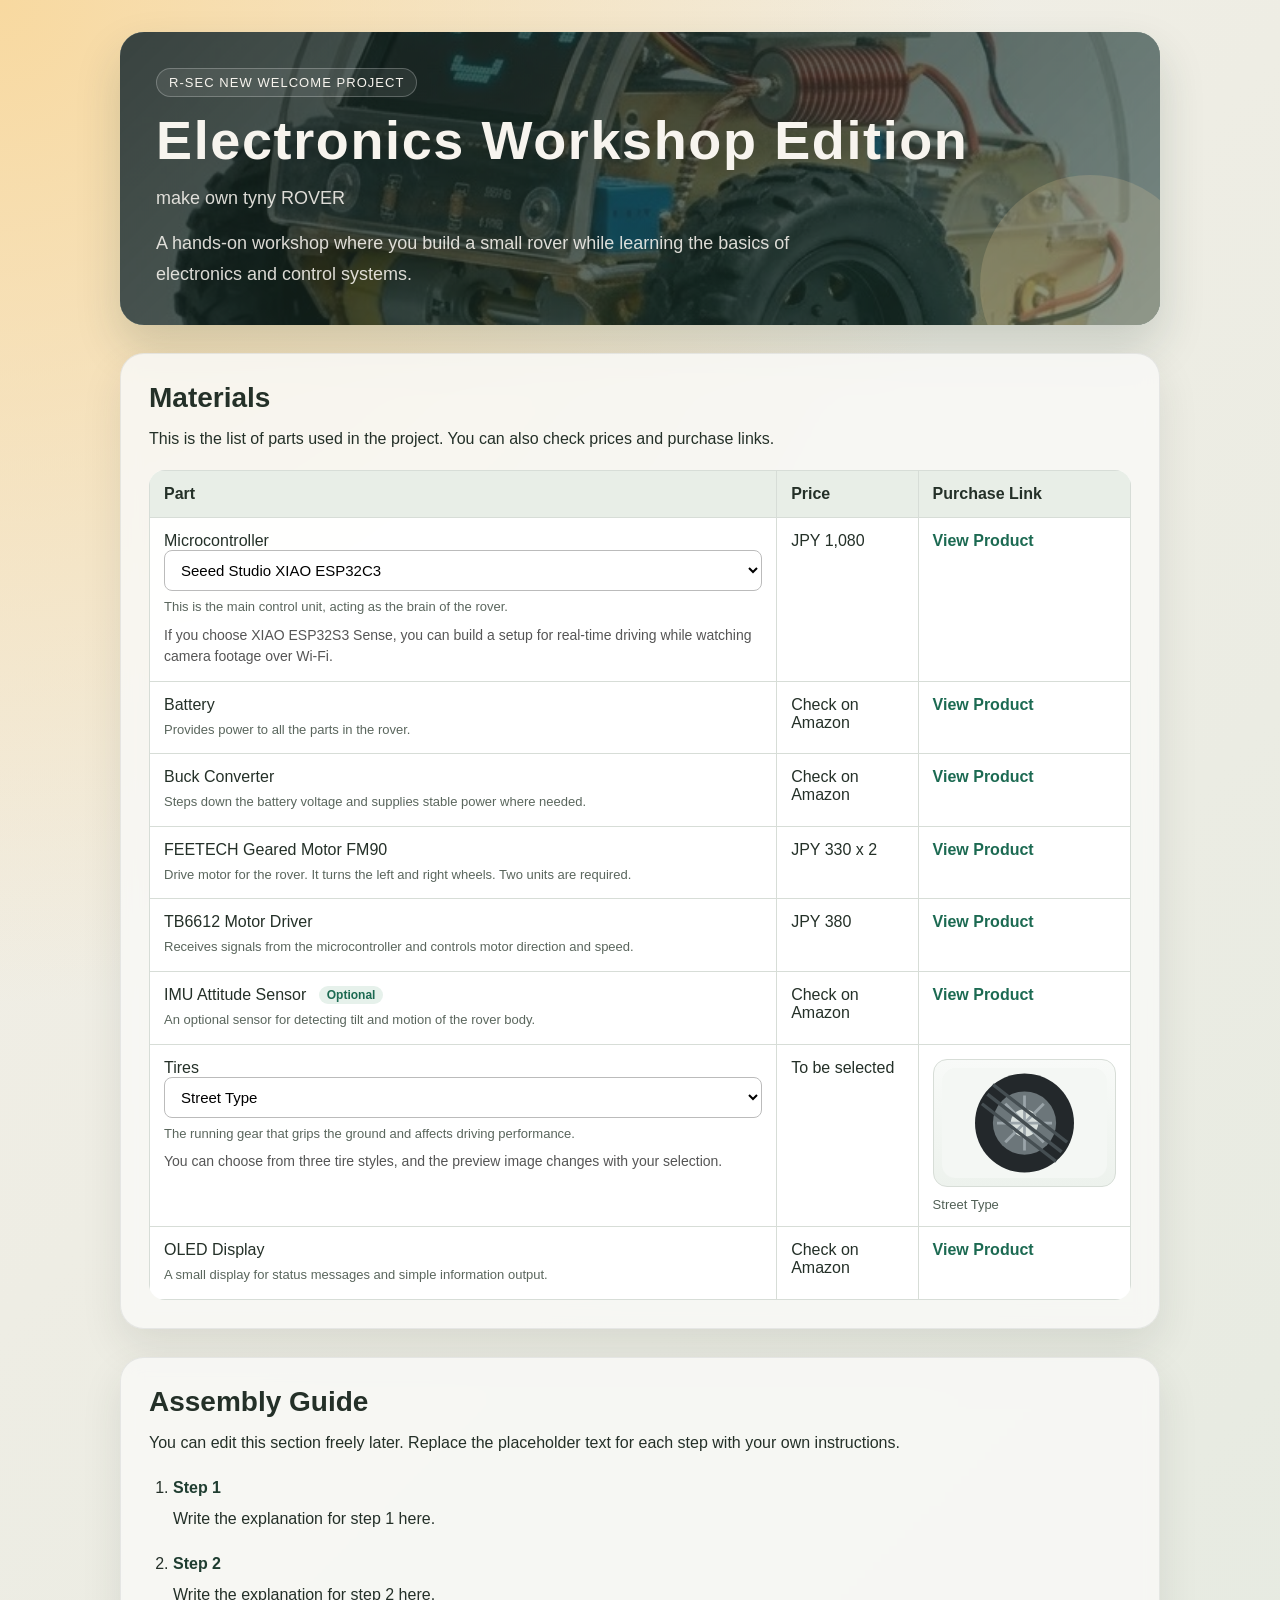
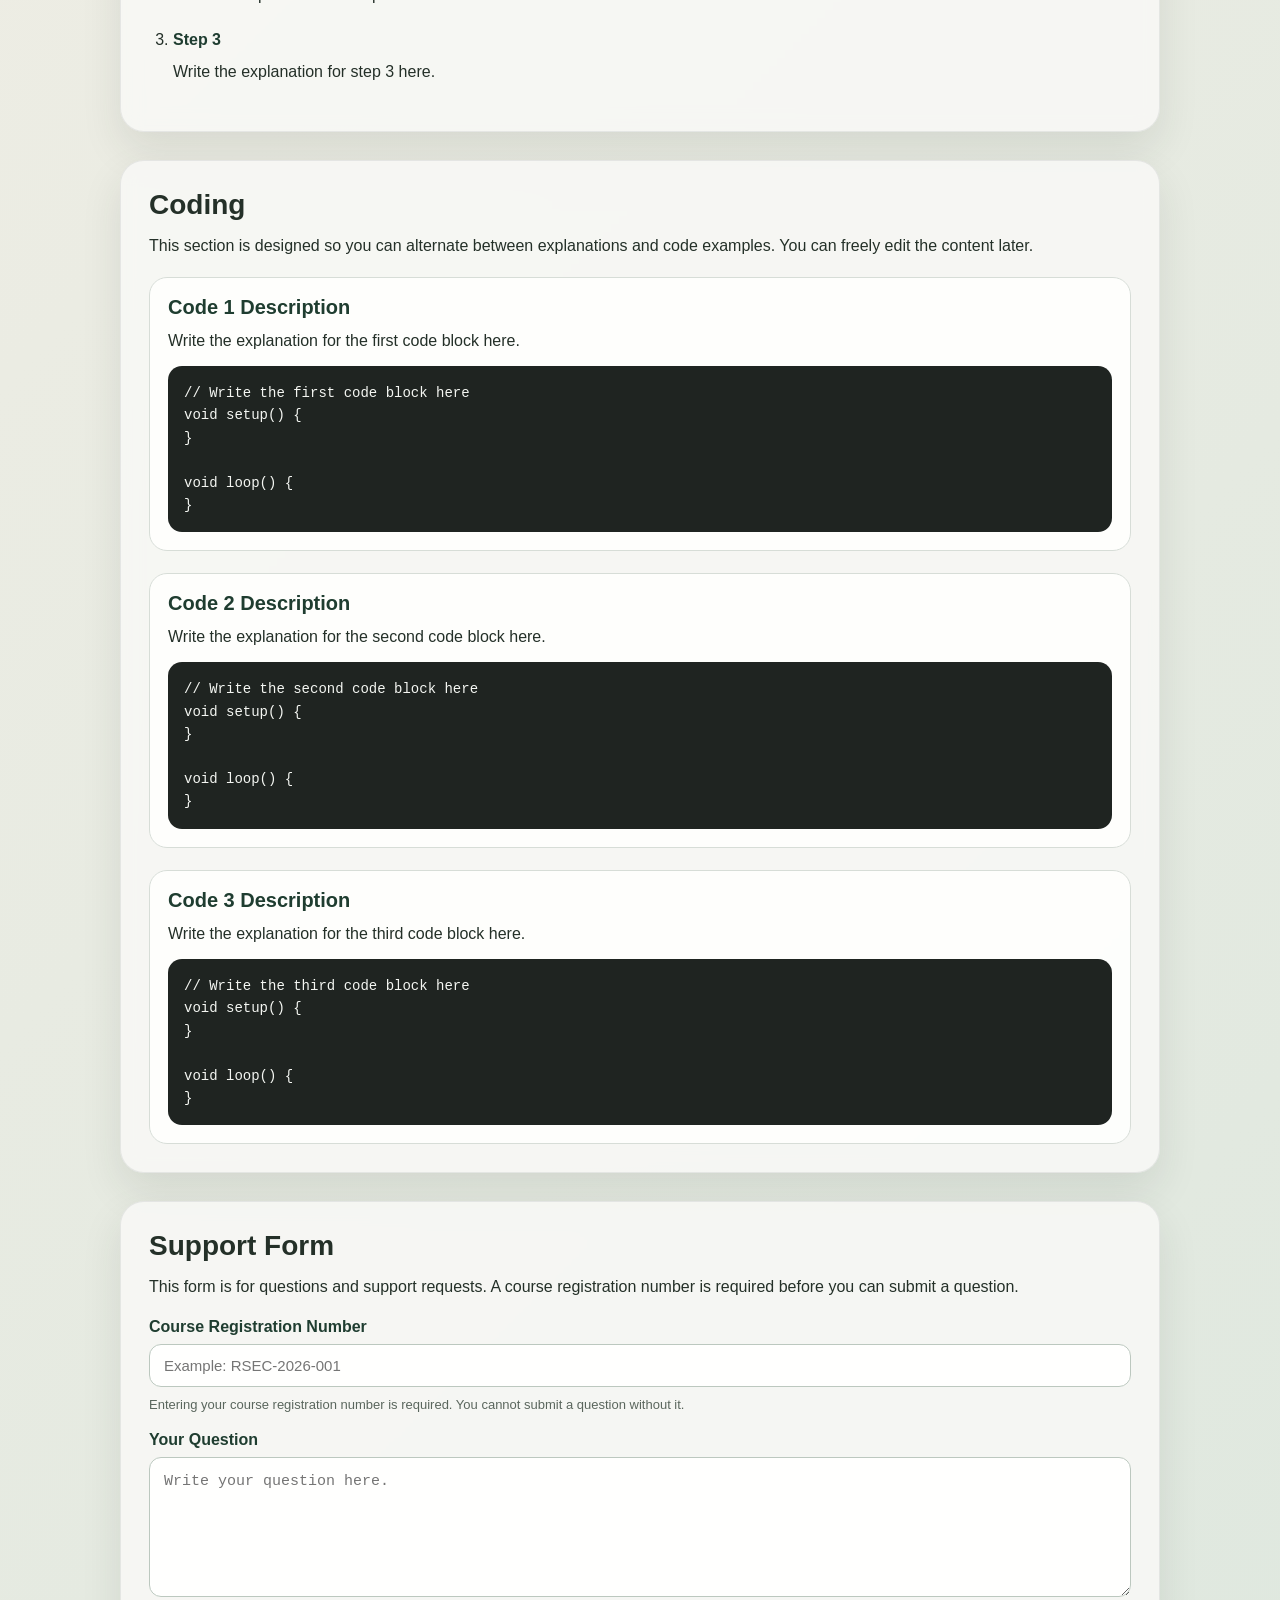
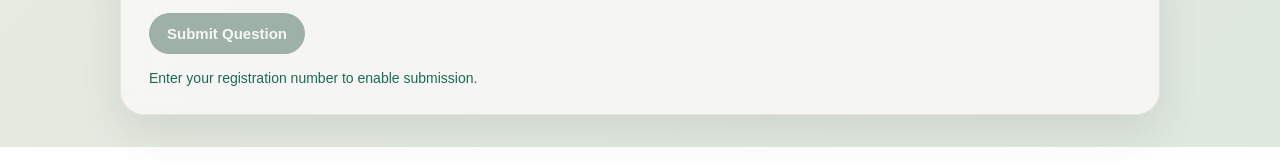
==== index_en.html @ aed57eca "Add files via upload" ====
<!DOCTYPE html>
<html lang="en">
<head>
  <meta charset="UTF-8">
  <meta name="viewport" content="width=device-width, initial-scale=1.0">
  <title>Mini Rover Workshop</title>
  <style>
    body {
      margin: 0;
      padding: 32px;
      font-family: "Segoe UI", sans-serif;
      background:
        radial-gradient(circle at top left, #f8d9a0 0%, transparent 28%),
        linear-gradient(135deg, #f4efe6 0%, #dfe8df 100%);
      color: #243028;
      min-height: 100vh;
    }

    .page-shell {
      max-width: 1040px;
      margin: 0 auto;
    }

    .hero {
      margin-bottom: 28px;
      padding: 36px;
      border-radius: 24px;
      background: #1f3d30;
      color: #f7f4ee;
      box-shadow: 0 22px 45px rgba(31, 61, 48, 0.18);
      position: relative;
      overflow: hidden;
    }

    .hero::before {
      content: "";
      position: absolute;
      inset: 0;
      background:
        linear-gradient(135deg, rgba(17, 29, 24, 0.82), rgba(33, 62, 50, 0.58)),
        url("minirover.jpg") center center / cover no-repeat;
      transform: scale(1.03);
    }

    .hero::after {
      content: "";
      position: absolute;
      inset: auto -40px -70px auto;
      width: 220px;
      height: 220px;
      border-radius: 50%;
      background: rgba(248, 217, 160, 0.18);
    }

    .hero > * {
      position: relative;
      z-index: 1;
    }

    .hero-kicker {
      display: inline-block;
      margin-bottom: 14px;
      padding: 6px 12px;
      border: 1px solid rgba(255, 255, 255, 0.24);
      border-radius: 999px;
      font-size: 13px;
      letter-spacing: 0.08em;
      text-transform: uppercase;
      background: rgba(255, 255, 255, 0.08);
    }

    .hero h1 {
      margin: 0;
      font-size: clamp(34px, 5vw, 54px);
      line-height: 1.08;
      letter-spacing: 0.03em;
    }

    .hero p {
      margin: 14px 0 0;
      max-width: 700px;
      font-size: 18px;
      line-height: 1.7;
      color: rgba(247, 244, 238, 0.88);
    }

    #materials {
      margin: 0;
      padding: 28px;
      background: rgba(249, 249, 246, 0.86);
      border: 1px solid rgba(36, 48, 40, 0.08);
      border-radius: 24px;
      box-shadow: 0 18px 40px rgba(36, 48, 40, 0.1);
      backdrop-filter: blur(10px);
    }

    .content-card {
      margin-top: 28px;
      padding: 28px;
      background: rgba(249, 249, 246, 0.86);
      border: 1px solid rgba(36, 48, 40, 0.08);
      border-radius: 24px;
      box-shadow: 0 18px 40px rgba(36, 48, 40, 0.1);
      backdrop-filter: blur(10px);
    }

    #materials h2,
    .content-card h2 {
      margin: 0 0 10px;
      font-size: 28px;
    }

    .steps-list {
      margin: 22px 0 0;
      padding-left: 24px;
    }

    .steps-list li {
      margin-bottom: 18px;
      line-height: 1.7;
    }

    .step-title {
      display: block;
      margin-bottom: 4px;
      font-weight: 700;
      color: #1f3d30;
    }

    .coding-block {
      margin-top: 22px;
      padding: 18px;
      border: 1px solid #d7ddd7;
      border-radius: 18px;
      background: rgba(255, 255, 255, 0.78);
    }

    .coding-block h3 {
      margin: 0 0 8px;
      font-size: 20px;
      color: #1f3d30;
    }

    .coding-block p {
      margin: 0 0 12px;
      line-height: 1.7;
    }

    .coding-block pre {
      margin: 0;
      padding: 16px;
      overflow-x: auto;
      border-radius: 14px;
      background: #1f2421;
      color: #f4f6f2;
      font-size: 14px;
      line-height: 1.6;
    }

    .coding-block code {
      font-family: Consolas, "Courier New", monospace;
    }

    .support-form {
      margin-top: 22px;
      display: grid;
      gap: 16px;
    }

    .form-row {
      display: grid;
      gap: 8px;
    }

    .form-row label {
      font-weight: 700;
      color: #1f3d30;
    }

    .support-form input,
    .support-form textarea {
      width: 100%;
      padding: 12px 14px;
      border: 1px solid #bcc8bf;
      border-radius: 12px;
      background: rgba(255, 255, 255, 0.92);
      font-size: 15px;
      box-sizing: border-box;
    }

    .support-form textarea {
      min-height: 140px;
      resize: vertical;
      line-height: 1.6;
    }

    .form-note {
      margin: 0;
      font-size: 13px;
      line-height: 1.5;
      color: #5a665d;
    }

    .support-submit {
      justify-self: start;
      padding: 12px 18px;
      border: none;
      border-radius: 999px;
      background: #1c6a52;
      color: #f6f7f3;
      font-size: 15px;
      font-weight: 700;
      cursor: pointer;
    }

    .support-submit:disabled {
      background: #9db1a7;
      cursor: not-allowed;
    }

    .support-status {
      margin: 0;
      font-size: 14px;
      color: #1c6a52;
    }

    #materials table {
      width: 100%;
      margin-top: 22px;
      border-collapse: collapse;
      background: rgba(255, 255, 255, 0.9);
      overflow: hidden;
      border-radius: 16px;
    }

    #materials th,
    #materials td {
      border: 1px solid #d7ddd7;
      padding: 14px;
      text-align: left;
      vertical-align: top;
    }

    #materials th {
      background-color: #e8eee7;
    }

    #materials a {
      color: #1c6a52;
      text-decoration: none;
      font-weight: 600;
    }

    #materials a:hover {
      text-decoration: underline;
    }

    #materials select {
      width: 100%;
      padding: 10px 12px;
      font-size: 15px;
      border: 1px solid #bbb;
      border-radius: 8px;
      background-color: #fff;
    }

    .microcontroller-note {
      margin: 8px 0 0;
      font-size: 14px;
      line-height: 1.5;
      color: #555;
    }

    .part-role {
      margin: 6px 0 0;
      font-size: 13px;
      line-height: 1.5;
      color: #5a665d;
    }

    .optional-badge {
      display: inline-block;
      margin-left: 8px;
      padding: 2px 8px;
      border-radius: 999px;
      background: #e6f1eb;
      color: #1c6a52;
      font-size: 12px;
      font-weight: 700;
      vertical-align: middle;
    }

    .tire-preview-wrap {
      display: grid;
      gap: 10px;
    }

    .tire-note {
      margin: 8px 0 0;
      font-size: 14px;
      line-height: 1.5;
      color: #555;
    }

    .tire-preview {
      width: 100%;
      max-width: 220px;
      border: 1px solid #d7ddd7;
      border-radius: 14px;
      background: linear-gradient(180deg, #f8faf8 0%, #edf2ed 100%);
      padding: 8px;
      box-sizing: border-box;
    }

    .tire-caption {
      margin: 0;
      font-size: 13px;
      color: #516056;
    }

    @media (max-width: 720px) {
      body {
        padding: 18px;
      }

      .hero,
      #materials,
      .content-card {
        padding: 22px;
      }

      .hero p {
        font-size: 16px;
      }

      #materials table,
      #materials thead,
      #materials tbody,
      #materials tr,
      #materials th,
      #materials td {
        display: block;
      }

      #materials thead {
        display: none;
      }

      #materials tr {
        margin-bottom: 14px;
        border: 1px solid #d7ddd7;
        border-radius: 14px;
        overflow: hidden;
      }

      #materials td {
        border: none;
        border-bottom: 1px solid #d7ddd7;
      }

      #materials td:last-child {
        border-bottom: none;
      }
    }
  </style>
</head>
<body>
  <div class="page-shell">
    <header class="hero">
      <span class="hero-kicker">R-sec New Welcome Project</span>
      <h1>Electronics Workshop Edition</h1>
      <p>make own tyny ROVER</p>
      <p>A hands-on workshop where you build a small rover while learning the basics of electronics and control systems.</p>
    </header>

    <section id="materials">
      <h2>Materials</h2>
      <p>This is the list of parts used in the project. You can also check prices and purchase links.</p>

      <table>
        <thead>
          <tr>
            <th>Part</th>
            <th>Price</th>
            <th>Purchase Link</th>
          </tr>
        </thead>
        <tbody>
          <tr>
            <td>
              <label for="microcontroller">Microcontroller</label><br>
              <select id="microcontroller" name="microcontroller">
                <option value="xiao-esp32c3" data-price="JPY 1,080" data-url="https://akizukidenshi.com/catalog/g/g117454/">Seeed Studio XIAO ESP32C3</option>
                <option value="xiao-esp32s3" data-price="JPY 1,480" data-url="https://akizukidenshi.com/catalog/g/g118078/">Seeed Studio XIAO ESP32S3</option>
                <option value="xiao-esp32s3-sense" data-price="JPY 2,660" data-url="https://akizukidenshi.com/catalog/g/g118079/">Seeed Studio XIAO ESP32S3 Sense</option>
              </select>
              <p class="part-role">This is the main control unit, acting as the brain of the rover.</p>
              <p class="microcontroller-note">If you choose XIAO ESP32S3 Sense, you can build a setup for real-time driving while watching camera footage over Wi-Fi.</p>
            </td>
            <td id="microcontroller-price">JPY 1,080</td>
            <td><a id="microcontroller-link" href="https://akizukidenshi.com/catalog/g/g117454/" target="_blank">View Product</a></td>
          </tr>
          <tr>
            <td>
              Battery
              <p class="part-role">Provides power to all the parts in the rover.</p>
            </td>
            <td>Check on Amazon</td>
            <td><a href="https://www.amazon.co.jp/mah%E3%80%81SM%E3%83%97%E3%83%A9%E3%82%B0%E3%83%AA%E3%83%81%E3%82%A6%E3%83%A0%E9%9B%BB%E6%B1%A0%E4%BB%98%E3%81%8D%E3%80%811%E3%81%BE%E3%81%9F%E3%81%AF3%E5%85%85%E9%9B%BB%E3%82%B1%E3%83%BC%E3%83%96%E3%83%AB%E4%BB%98%E3%81%8D%E3%80%81WPL-RC%E3%83%88%E3%83%A9%E3%83%83%E3%82%AF%E9%83%A8%E5%93%81Anstoy-1085-1086-1087%E3%82%B2%E3%83%AB%E3%83%9C%E3%83%BC%E3%83%AB%E3%83%96%E3%83%A9%E3%82%B9%E3%83%88%E6%A9%9F%E3%83%AA%E3%83%81%E3%82%A6%E3%83%A0%E9%9B%BB%E6%B1%A0%E3%81%AB%E9%81%A9%E7%94%A8/dp/B0BMWY3JNQ/ref=pd_sbs_d_sccl_1_6/357-3891162-9885607?pd_rd_w=BPUjm&content-id=amzn1.sym.d9975236-2c6f-40f8-8a79-8a86a96a4ad2&pf_rd_p=d9975236-2c6f-40f8-8a79-8a86a96a4ad2&pf_rd_r=AE9H8X5SZTYPAJTP7W2C&pd_rd_wg=DxDlx&pd_rd_r=9b9209b5-fa27-4bd0-9273-3115cc8a4798&pd_rd_i=B0BMWY3JNQ&psc=1" target="_blank">View Product</a></td>
          </tr>
          <tr>
            <td>
              Buck Converter
              <p class="part-role">Steps down the battery voltage and supplies stable power where needed.</p>
            </td>
            <td>Check on Amazon</td>
            <td><a href="https://www.amazon.co.jp/DROK-%E9%99%8D%E5%9C%A7%E3%82%B3%E3%83%B3%E3%83%90%E3%83%BC%E3%82%BF%E3%83%BC-%E3%83%9F%E3%83%8B%E9%9B%BB%E5%9C%A7%E3%83%AC%E3%82%AE%E3%83%A5%E3%83%AC%E3%83%BC%E3%82%BF%E3%83%BC%E3%83%9C%E3%83%BC%E3%83%89-%E5%9B%BA%E5%AE%9A%E3%81%A8%E8%AA%BF%E6%95%B4%E5%8F%AF%E8%83%BD%E5%87%BA%E5%8A%9B%E9%9B%BB%E5%9C%A7%E5%A4%89%E5%9C%A7%E5%99%A8-%E9%9B%BB%E6%BA%90%E3%82%B9%E3%82%BF%E3%83%93%E3%83%A9%E3%82%A4%E3%82%B6%E3%83%BC%E3%83%A2%E3%82%B8%E3%83%A5%E3%83%BC%E3%83%AB/dp/B0BB6RL227/ref=sr_1_8?__mk_ja_JP=%E3%82%AB%E3%82%BF%E3%82%AB%E3%83%8A&crid=12CP7LO6PXJKW&dib=eyJ2IjoiMSJ9.[base64].EfdV6uO74gF5L-LqzYN_V059UjIrQDve90Qn5zb22rI&dib_tag=se&keywords=5V%2B%E3%82%B3%E3%83%B3%E3%83%90%E3%83%BC%E3%82%BF%E3%83%BC&qid=1774194060&s=electronics&sprefix=5v%2B%E3%82%B3%E3%83%B3%E3%83%90%E3%83%BC%E3%82%BF%E3%83%BC%2Celectronics%2C192&sr=1-8&ufe=app_do%3Aamzn1.fos.d8e7ee72-073f-4b97-8ec0-59c18d6dfebe&th=1" target="_blank">View Product</a></td>
          </tr>
          <tr>
            <td>
              FEETECH Geared Motor FM90
              <p class="part-role">Drive motor for the rover. It turns the left and right wheels. Two units are required.</p>
            </td>
            <td>JPY 330 x 2</td>
            <td><a href="https://akizukidenshi.com/catalog/g/g114801/" target="_blank">View Product</a></td>
          </tr>
          <tr>
            <td>
              TB6612 Motor Driver
              <p class="part-role">Receives signals from the microcontroller and controls motor direction and speed.</p>
            </td>
            <td>JPY 380</td>
            <td><a href="https://akizukidenshi.com/catalog/g/g116947/" target="_blank">View Product</a></td>
          </tr>
          <tr>
            <td>
              IMU Attitude Sensor <span class="optional-badge">Optional</span>
              <p class="part-role">An optional sensor for detecting tilt and motion of the rover body.</p>
            </td>
            <td>Check on Amazon</td>
            <td><a href="https://www.amazon.co.jp/ps61003-MPU-6050-%E4%BD%BF%E7%94%A8-%EF%BC%93%E8%BB%B8%E3%82%B8%E3%83%A3%E3%82%A4%E3%83%AD%E3%82%B9%E3%82%B3%E3%83%BC%E3%83%97%E3%83%BB%EF%BC%93%E8%BB%B8%E5%8A%A0%E9%80%9F%E5%BA%A6%E3%82%BB%E3%83%B3%E3%82%B5%E3%83%BC-%E3%83%A2%E3%82%B8%E3%83%A5%E3%83%BC%E3%83%AB/dp/B008BOPN40/ref=sr_1_6?dib=eyJ2IjoiMSJ9.[base64].jnXN91fDz8Im5RFf-tqaqUs8SK47sNe9CrBrO1na3AE&dib_tag=se&keywords=MPU9250&qid=1774196724&sr=8-6&ufe=app_do%3Aamzn1.fos.d8e7ee72-073f-4b97-8ec0-59c18d6dfebe" target="_blank">View Product</a></td>
          </tr>
          <tr>
            <td>
              <label for="tire-select">Tires</label><br>
              <select id="tire-select" name="tire-select">
                <option value="street" data-price="To be selected">Street Type</option>
                <option value="block" data-price="To be selected">Block Tire</option>
                <option value="slick" data-price="To be selected">Slick Tire</option>
              </select>
              <p class="part-role">The running gear that grips the ground and affects driving performance.</p>
              <p class="tire-note">You can choose from three tire styles, and the preview image changes with your selection.</p>
            </td>
            <td id="tire-price">To be selected</td>
            <td>
              <div class="tire-preview-wrap">
                <img id="tire-preview" class="tire-preview" alt="Street type tire preview">
                <p id="tire-caption" class="tire-caption">Street Type</p>
              </div>
            </td>
          </tr>
          <tr>
            <td>
              OLED Display
              <p class="part-role">A small display for status messages and simple information output.</p>
            </td>
            <td>Check on Amazon</td>
            <td><a href="https://www.amazon.co.jp/YUWENW-OLED%E3%83%87%E3%82%A3%E3%82%B9%E3%83%97%E3%83%AC%E3%82%A4-0-96%E3%82%A4%E3%83%B3%E3%83%81-OLED%E3%83%A2%E3%82%B8%E3%83%A5%E3%83%BC%E3%83%AB-Arduino%E3%81%AB%E5%AF%BE%E5%BF%9C/dp/B0DJ7B8P48/ref=sr_1_1_sspa?dib=eyJ2IjoiMSJ9.[base64].jibN0opIddprUIzjujLC0W5rNTNKnsfkjYgTXEVtScI&dib_tag=se&keywords=OLED&qid=1774194203&sr=8-1-spons&ufe=app_do%3Aamzn1.fos.d8e7ee72-073f-4b97-8ec0-59c18d6dfebe&sp_csd=d2lkZ2V0TmFtZT1zcF9hdGY&th=1" target="_blank">View Product</a></td>
          </tr>
        </tbody>
      </table>
    </section>

    <section class="content-card" id="assembly">
      <h2>Assembly Guide</h2>
      <p>You can edit this section freely later. Replace the placeholder text for each step with your own instructions.</p>
      <ol class="steps-list">
        <li>
          <span class="step-title">Step 1</span>
          Write the explanation for step 1 here.
        </li>
        <li>
          <span class="step-title">Step 2</span>
          Write the explanation for step 2 here.
        </li>
        <li>
          <span class="step-title">Step 3</span>
          Write the explanation for step 3 here.
        </li>
      </ol>
    </section>

    <section class="content-card" id="coding">
      <h2>Coding</h2>
      <p>This section is designed so you can alternate between explanations and code examples. You can freely edit the content later.</p>

      <div class="coding-block">
        <h3>Code 1 Description</h3>
        <p>Write the explanation for the first code block here.</p>
        <pre><code>// Write the first code block here
void setup() {
}

void loop() {
}</code></pre>
      </div>

      <div class="coding-block">
        <h3>Code 2 Description</h3>
        <p>Write the explanation for the second code block here.</p>
        <pre><code>// Write the second code block here
void setup() {
}

void loop() {
}</code></pre>
      </div>

      <div class="coding-block">
        <h3>Code 3 Description</h3>
        <p>Write the explanation for the third code block here.</p>
        <pre><code>// Write the third code block here
void setup() {
}

void loop() {
}</code></pre>
      </div>
    </section>

    <section class="content-card" id="support">
      <h2>Support Form</h2>
      <p>This form is for questions and support requests. A course registration number is required before you can submit a question.</p>

      <form class="support-form" id="support-form">
        <div class="form-row">
          <label for="registration-number">Course Registration Number</label>
          <input id="registration-number" name="registration-number" type="text" placeholder="Example: RSEC-2026-001" required>
          <p class="form-note">Entering your course registration number is required. You cannot submit a question without it.</p>
        </div>

        <div class="form-row">
          <label for="support-question">Your Question</label>
          <textarea id="support-question" name="support-question" placeholder="Write your question here." required></textarea>
        </div>

        <button class="support-submit" id="support-submit" type="submit" disabled>Submit Question</button>
        <p class="support-status" id="support-status">Enter your registration number to enable submission.</p>
      </form>
    </section>
  </div>

  <script>
    const microcontrollerSelect = document.getElementById("microcontroller");
    const microcontrollerPrice = document.getElementById("microcontroller-price");
    const microcontrollerLink = document.getElementById("microcontroller-link");
    const tireSelect = document.getElementById("tire-select");
    const tirePrice = document.getElementById("tire-price");
    const tirePreview = document.getElementById("tire-preview");
    const tireCaption = document.getElementById("tire-caption");
    const registrationNumberInput = document.getElementById("registration-number");
    const supportForm = document.getElementById("support-form");
    const supportSubmit = document.getElementById("support-submit");
    const supportStatus = document.getElementById("support-status");

    const tireImages = {
      street: "data:image/svg+xml;utf8,<svg xmlns='http://www.w3.org/2000/svg' viewBox='0 0 240 160'><rect width='240' height='160' rx='20' fill='%23f4f7f4'/><ellipse cx='120' cy='80' rx='72' ry='72' fill='%2323282b'/><ellipse cx='120' cy='80' rx='46' ry='46' fill='%236c767a'/><ellipse cx='120' cy='80' rx='20' ry='20' fill='%23d8dfdc'/><g stroke='%239ba5aa' stroke-width='4'><line x1='120' y1='40' x2='120' y2='120'/><line x1='80' y1='80' x2='160' y2='80'/><line x1='92' y1='52' x2='148' y2='108'/><line x1='148' y1='52' x2='92' y2='108'/></g><g stroke='%23454e52' stroke-width='5'><line x1='66' y1='38' x2='174' y2='122'/><line x1='58' y1='52' x2='166' y2='136'/><line x1='74' y1='24' x2='182' y2='108'/></g></svg>",
      block: "data:image/svg+xml;utf8,<svg xmlns='http://www.w3.org/2000/svg' viewBox='0 0 240 160'><rect width='240' height='160' rx='20' fill='%23f4f7f4'/><ellipse cx='120' cy='80' rx='72' ry='72' fill='%2323282b'/><ellipse cx='120' cy='80' rx='44' ry='44' fill='%23626d72'/><ellipse cx='120' cy='80' rx='18' ry='18' fill='%23d8dfdc'/><g fill='%23464f53'><rect x='52' y='24' width='20' height='18' rx='4'/><rect x='86' y='12' width='20' height='18' rx='4'/><rect x='120' y='8' width='20' height='18' rx='4'/><rect x='154' y='12' width='20' height='18' rx='4'/><rect x='174' y='34' width='18' height='20' rx='4'/><rect x='182' y='68' width='18' height='20' rx='4'/><rect x='174' y='102' width='18' height='20' rx='4'/><rect x='154' y='124' width='20' height='18' rx='4'/><rect x='120' y='134' width='20' height='18' rx='4'/><rect x='86' y='124' width='20' height='18' rx='4'/><rect x='52' y='102' width='18' height='20' rx='4'/><rect x='40' y='68' width='18' height='20' rx='4'/><rect x='52' y='34' width='18' height='20' rx='4'/></g></svg>",
      slick: "data:image/svg+xml;utf8,<svg xmlns='http://www.w3.org/2000/svg' viewBox='0 0 240 160'><rect width='240' height='160' rx='20' fill='%23f4f7f4'/><ellipse cx='120' cy='80' rx='72' ry='72' fill='%231f2326'/><ellipse cx='120' cy='80' rx='48' ry='48' fill='%23687175'/><ellipse cx='120' cy='80' rx='22' ry='22' fill='%23dbe1de'/><g stroke='%239aa3a7' stroke-width='4'><line x1='120' y1='34' x2='120' y2='126'/><line x1='74' y1='80' x2='166' y2='80'/><line x1='89' y1='49' x2='151' y2='111'/><line x1='151' y1='49' x2='89' y2='111'/></g><circle cx='120' cy='80' r='65' fill='none' stroke='%23343b3f' stroke-width='4'/></svg>"
    };

    microcontrollerSelect.addEventListener("change", () => {
      const selectedOption = microcontrollerSelect.options[microcontrollerSelect.selectedIndex];
      microcontrollerPrice.textContent = selectedOption.dataset.price;
      microcontrollerLink.href = selectedOption.dataset.url;
    });

    const updateTirePreview = () => {
      const selectedOption = tireSelect.options[tireSelect.selectedIndex];
      tirePrice.textContent = selectedOption.dataset.price;
      tirePreview.src = tireImages[selectedOption.value];
      tirePreview.alt = selectedOption.text + " tire preview";
      tireCaption.textContent = selectedOption.text;
    };

    updateTirePreview();
    tireSelect.addEventListener("change", updateTirePreview);

    const updateSupportState = () => {
      const hasRegistrationNumber = registrationNumberInput.value.trim().length > 0;
      supportSubmit.disabled = !hasRegistrationNumber;
      supportStatus.textContent = hasRegistrationNumber
        ? "Registration number confirmed. You can now submit your question."
        : "Enter your registration number to enable submission.";
    };

    registrationNumberInput.addEventListener("input", updateSupportState);
    updateSupportState();

    supportForm.addEventListener("submit", (event) => {
      event.preventDefault();

      if (registrationNumberInput.value.trim().length === 0) {
        supportStatus.textContent = "Please enter your registration number before submitting a question.";
        registrationNumberInput.focus();
        return;
      }

      supportStatus.textContent = "Form content checked. The actual submission destination can be set later.";
    });
  </script>
</body>
</html>
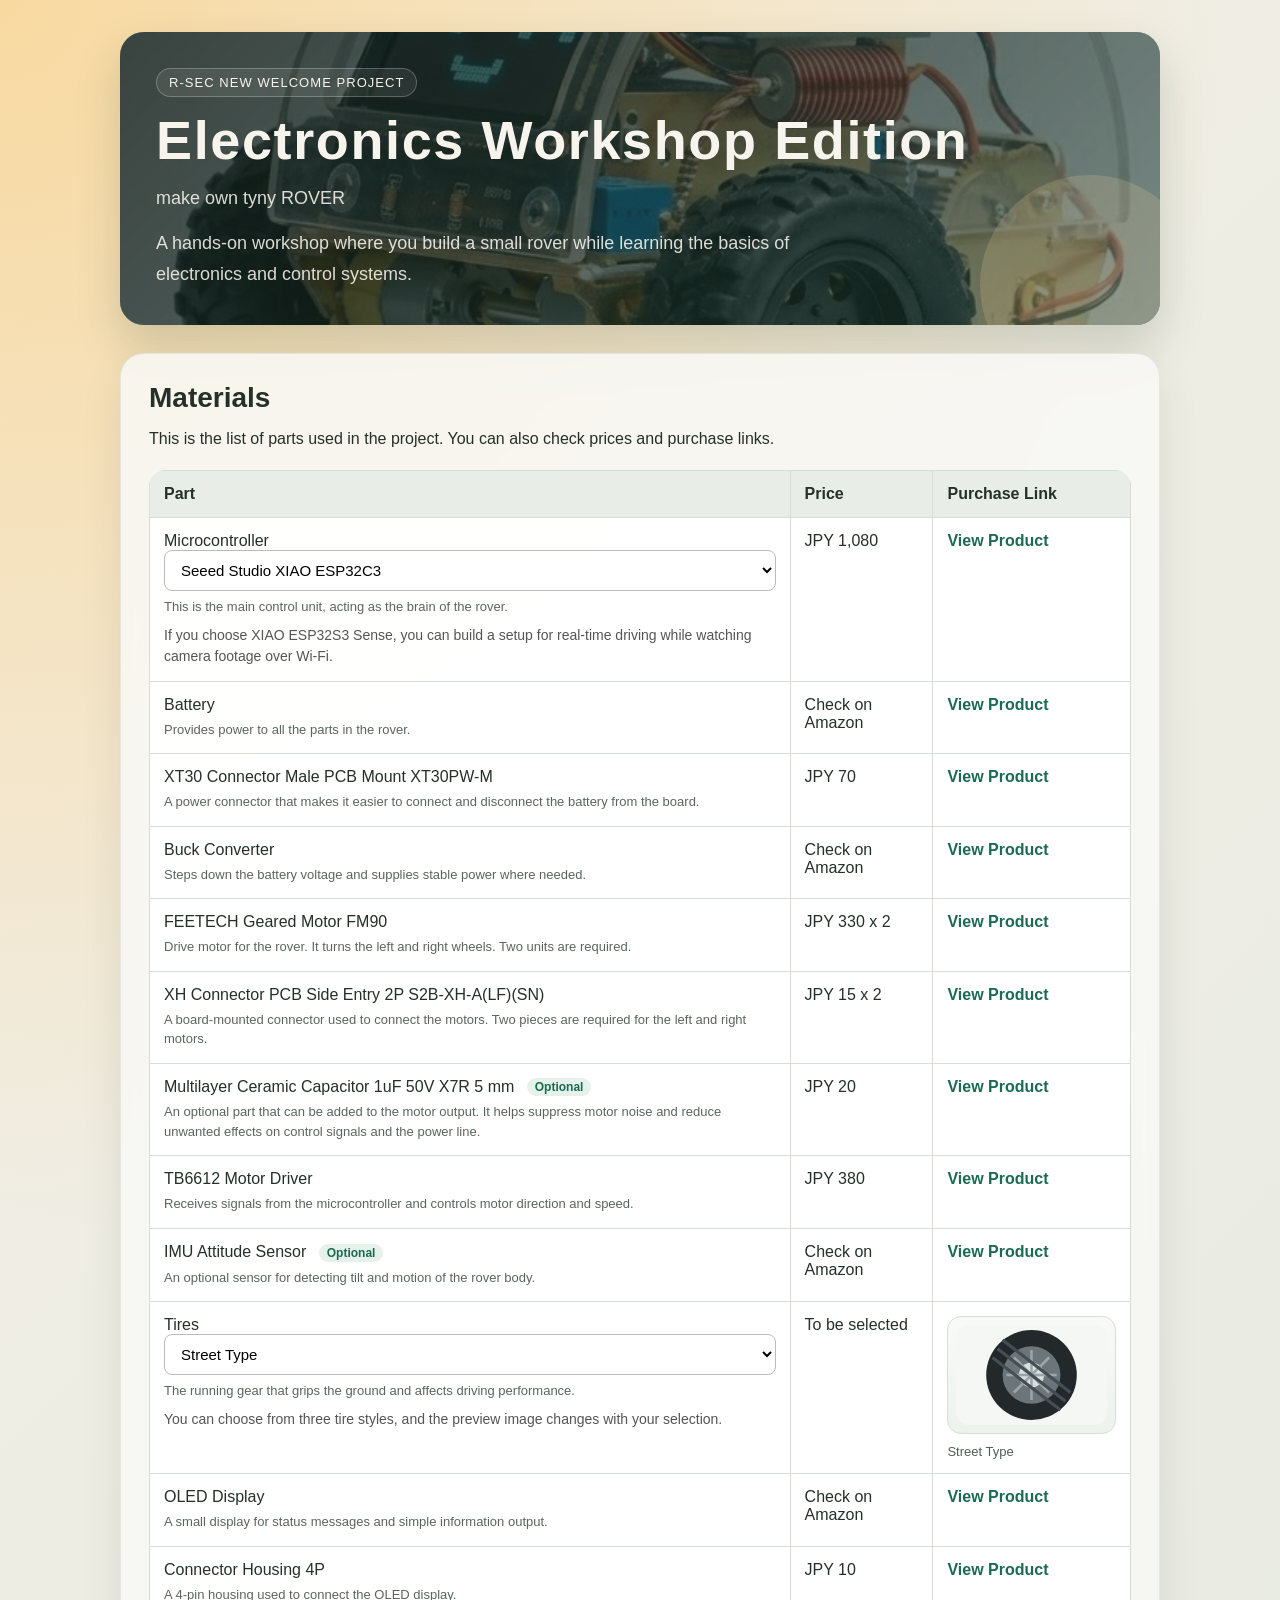
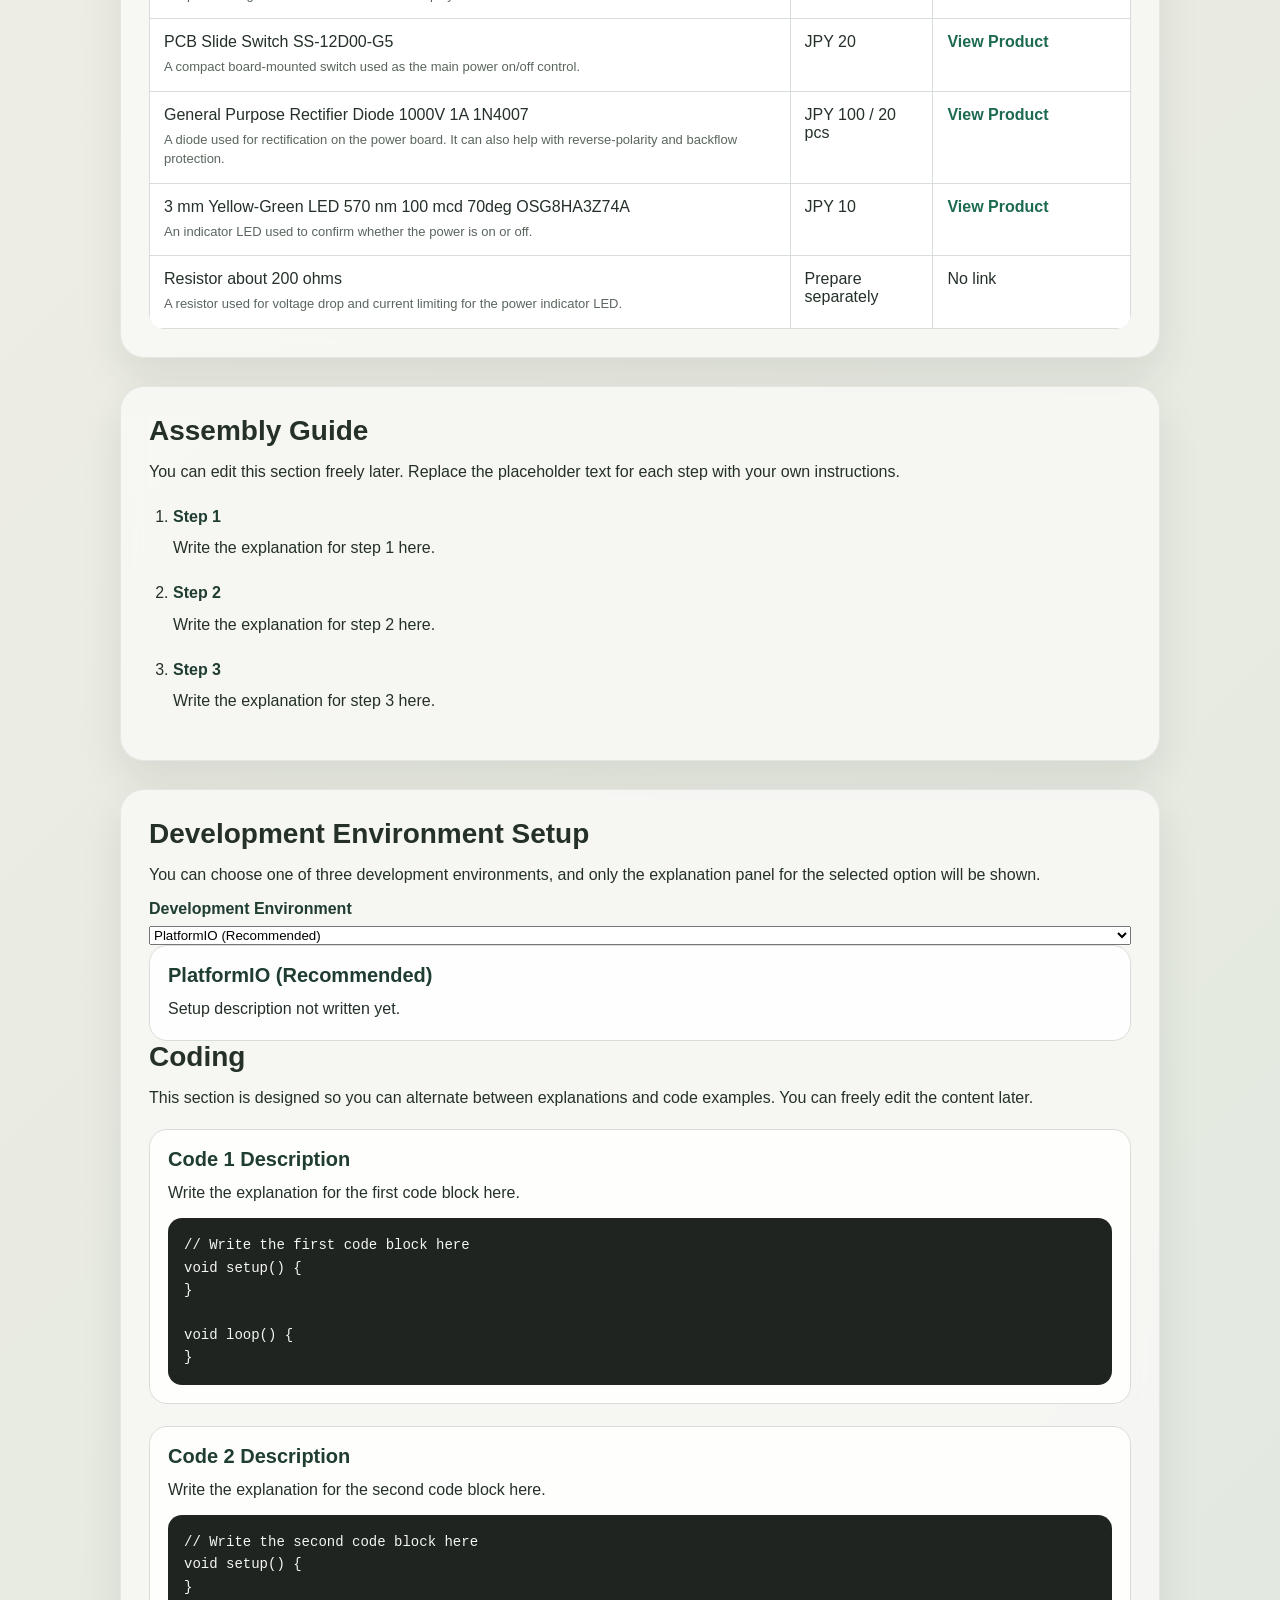
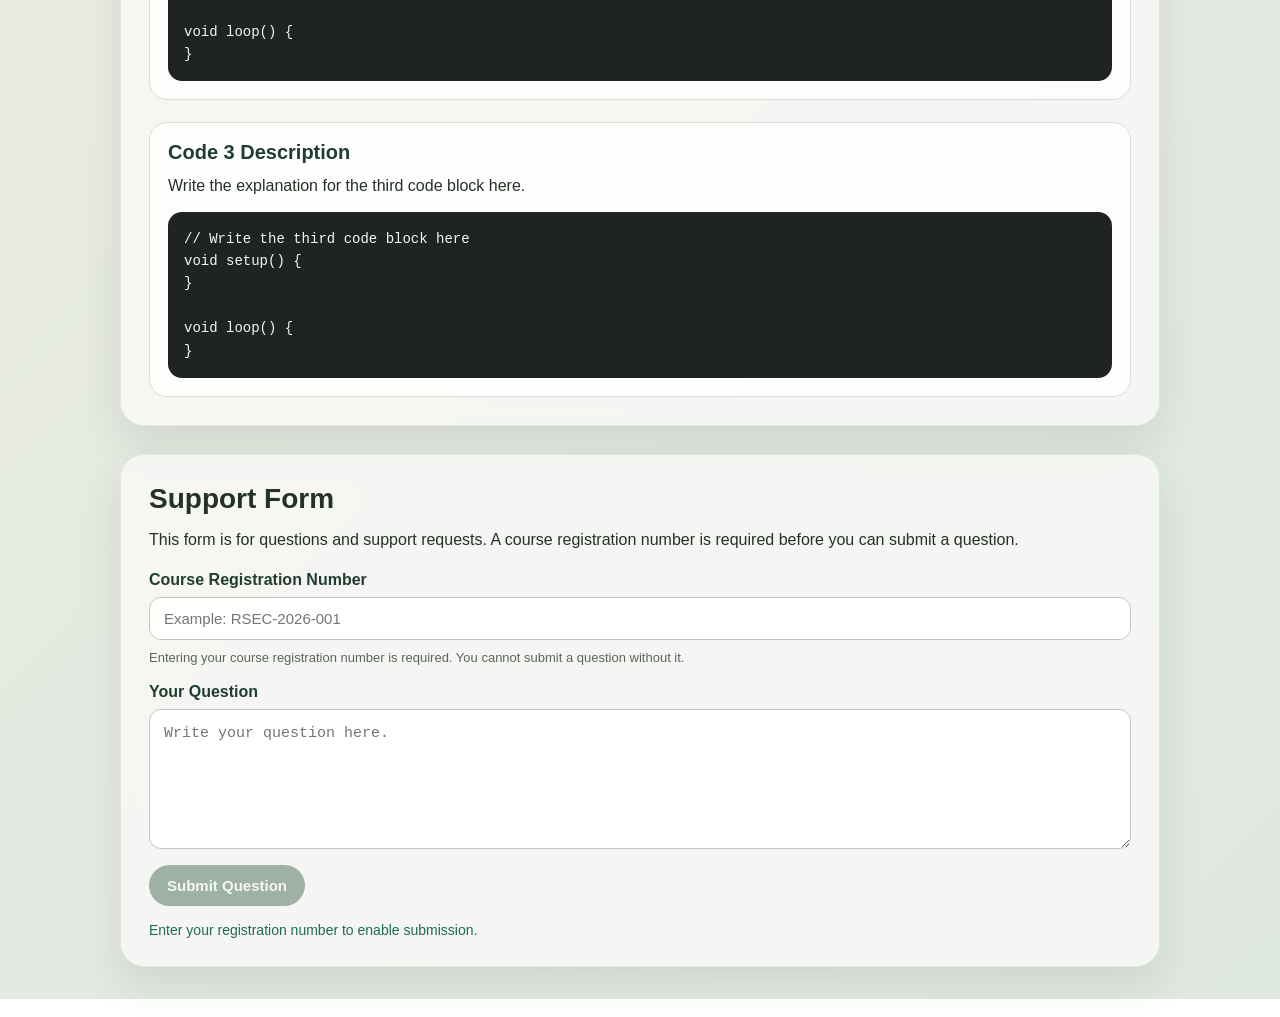
==== commit ebe7805e: "Add files via upload" ====
--- a/index_en.html
+++ b/index_en.html
@@ -161,6 +161,24 @@
       font-family: Consolas, "Courier New", monospace;
     }
 
+    .setup-panel {
+      padding: 18px;
+      border: 1px solid #d7ddd7;
+      border-radius: 18px;
+      background: rgba(255, 255, 255, 0.82);
+    }
+
+    .setup-panel h3 {
+      margin: 0 0 8px;
+      font-size: 20px;
+      color: #1f3d30;
+    }
+
+    .setup-panel p {
+      margin: 0;
+      line-height: 1.7;
+    }
+
     .support-form {
       margin-top: 22px;
       display: grid;
@@ -410,6 +428,14 @@
           </tr>
           <tr>
             <td>
+              XT30 Connector Male PCB Mount XT30PW-M
+              <p class="part-role">A power connector that makes it easier to connect and disconnect the battery from the board.</p>
+            </td>
+            <td>JPY 70</td>
+            <td><a href="https://akizukidenshi.com/catalog/g/g117949/" target="_blank">View Product</a></td>
+          </tr>
+          <tr>
+            <td>
               Buck Converter
               <p class="part-role">Steps down the battery voltage and supplies stable power where needed.</p>
             </td>
@@ -423,6 +449,22 @@
             </td>
             <td>JPY 330 x 2</td>
             <td><a href="https://akizukidenshi.com/catalog/g/g114801/" target="_blank">View Product</a></td>
+          </tr>
+          <tr>
+            <td>
+              XH Connector PCB Side Entry 2P S2B-XH-A(LF)(SN)
+              <p class="part-role">A board-mounted connector used to connect the motors. Two pieces are required for the left and right motors.</p>
+            </td>
+            <td>JPY 15 x 2</td>
+            <td><a href="https://akizukidenshi.com/catalog/g/g112262/" target="_blank">View Product</a></td>
+          </tr>
+          <tr>
+            <td>
+              Multilayer Ceramic Capacitor 1uF 50V X7R 5 mm <span class="optional-badge">Optional</span>
+              <p class="part-role">An optional part that can be added to the motor output. It helps suppress motor noise and reduce unwanted effects on control signals and the power line.</p>
+            </td>
+            <td>JPY 20</td>
+            <td><a href="https://akizukidenshi.com/catalog/g/g108150/" target="_blank">View Product</a></td>
           </tr>
           <tr>
             <td>
@@ -466,6 +508,46 @@
             </td>
             <td>Check on Amazon</td>
             <td><a href="https://www.amazon.co.jp/YUWENW-OLED%E3%83%87%E3%82%A3%E3%82%B9%E3%83%97%E3%83%AC%E3%82%A4-0-96%E3%82%A4%E3%83%B3%E3%83%81-OLED%E3%83%A2%E3%82%B8%E3%83%A5%E3%83%BC%E3%83%AB-Arduino%E3%81%AB%E5%AF%BE%E5%BF%9C/dp/B0DJ7B8P48/ref=sr_1_1_sspa?dib=eyJ2IjoiMSJ9.[base64].jibN0opIddprUIzjujLC0W5rNTNKnsfkjYgTXEVtScI&dib_tag=se&keywords=OLED&qid=1774194203&sr=8-1-spons&ufe=app_do%3Aamzn1.fos.d8e7ee72-073f-4b97-8ec0-59c18d6dfebe&sp_csd=d2lkZ2V0TmFtZT1zcF9hdGY&th=1" target="_blank">View Product</a></td>
+          </tr>
+          <tr>
+            <td>
+              Connector Housing 4P
+              <p class="part-role">A 4-pin housing used to connect the OLED display.</p>
+            </td>
+            <td>JPY 10</td>
+            <td><a href="https://akizukidenshi.com/catalog/g/g112153/" target="_blank">View Product</a></td>
+          </tr>
+          <tr>
+            <td>
+              PCB Slide Switch SS-12D00-G5
+              <p class="part-role">A compact board-mounted switch used as the main power on/off control.</p>
+            </td>
+            <td>JPY 20</td>
+            <td><a href="https://akizukidenshi.com/catalog/g/g108790/" target="_blank">View Product</a></td>
+          </tr>
+          <tr>
+            <td>
+              General Purpose Rectifier Diode 1000V 1A 1N4007
+              <p class="part-role">A diode used for rectification on the power board. It can also help with reverse-polarity and backflow protection.</p>
+            </td>
+            <td>JPY 100 / 20 pcs</td>
+            <td><a href="https://akizukidenshi.com/catalog/g/g100934/" target="_blank">View Product</a></td>
+          </tr>
+          <tr>
+            <td>
+              3 mm Yellow-Green LED 570 nm 100 mcd 70deg OSG8HA3Z74A
+              <p class="part-role">An indicator LED used to confirm whether the power is on or off.</p>
+            </td>
+            <td>JPY 10</td>
+            <td><a href="https://akizukidenshi.com/catalog/g/g111637/" target="_blank">View Product</a></td>
+          </tr>
+          <tr>
+            <td>
+              Resistor about 200 ohms
+              <p class="part-role">A resistor used for voltage drop and current limiting for the power indicator LED.</p>
+            </td>
+            <td>Prepare separately</td>
+            <td>No link</td>
           </tr>
         </tbody>
       </table>
@@ -491,6 +573,25 @@
     </section>
 
     <section class="content-card" id="coding">
+      <h2>Development Environment Setup</h2>
+      <p>You can choose one of three development environments, and only the explanation panel for the selected option will be shown.</p>
+
+      <div class="design-selector">
+        <div class="form-row">
+          <label for="environment-select">Development Environment</label>
+          <select id="environment-select" name="environment-select">
+            <option value="platformio">PlatformIO (Recommended)</option>
+            <option value="arduino">Arduino IDE</option>
+            <option value="micropython">MicroPython</option>
+          </select>
+        </div>
+
+        <div class="setup-panel">
+          <h3 id="environment-title">PlatformIO (Recommended)</h3>
+          <p id="environment-description">Setup description not written yet.</p>
+        </div>
+      </div>
+
       <h2>Coding</h2>
       <p>This section is designed so you can alternate between explanations and code examples. You can freely edit the content later.</p>
 
@@ -558,6 +659,9 @@
     const tirePrice = document.getElementById("tire-price");
     const tirePreview = document.getElementById("tire-preview");
     const tireCaption = document.getElementById("tire-caption");
+    const environmentSelect = document.getElementById("environment-select");
+    const environmentTitle = document.getElementById("environment-title");
+    const environmentDescription = document.getElementById("environment-description");
     const registrationNumberInput = document.getElementById("registration-number");
     const supportForm = document.getElementById("support-form");
     const supportSubmit = document.getElementById("support-submit");
@@ -567,6 +671,21 @@
       street: "data:image/svg+xml;utf8,<svg xmlns='http://www.w3.org/2000/svg' viewBox='0 0 240 160'><rect width='240' height='160' rx='20' fill='%23f4f7f4'/><ellipse cx='120' cy='80' rx='72' ry='72' fill='%2323282b'/><ellipse cx='120' cy='80' rx='46' ry='46' fill='%236c767a'/><ellipse cx='120' cy='80' rx='20' ry='20' fill='%23d8dfdc'/><g stroke='%239ba5aa' stroke-width='4'><line x1='120' y1='40' x2='120' y2='120'/><line x1='80' y1='80' x2='160' y2='80'/><line x1='92' y1='52' x2='148' y2='108'/><line x1='148' y1='52' x2='92' y2='108'/></g><g stroke='%23454e52' stroke-width='5'><line x1='66' y1='38' x2='174' y2='122'/><line x1='58' y1='52' x2='166' y2='136'/><line x1='74' y1='24' x2='182' y2='108'/></g></svg>",
       block: "data:image/svg+xml;utf8,<svg xmlns='http://www.w3.org/2000/svg' viewBox='0 0 240 160'><rect width='240' height='160' rx='20' fill='%23f4f7f4'/><ellipse cx='120' cy='80' rx='72' ry='72' fill='%2323282b'/><ellipse cx='120' cy='80' rx='44' ry='44' fill='%23626d72'/><ellipse cx='120' cy='80' rx='18' ry='18' fill='%23d8dfdc'/><g fill='%23464f53'><rect x='52' y='24' width='20' height='18' rx='4'/><rect x='86' y='12' width='20' height='18' rx='4'/><rect x='120' y='8' width='20' height='18' rx='4'/><rect x='154' y='12' width='20' height='18' rx='4'/><rect x='174' y='34' width='18' height='20' rx='4'/><rect x='182' y='68' width='18' height='20' rx='4'/><rect x='174' y='102' width='18' height='20' rx='4'/><rect x='154' y='124' width='20' height='18' rx='4'/><rect x='120' y='134' width='20' height='18' rx='4'/><rect x='86' y='124' width='20' height='18' rx='4'/><rect x='52' y='102' width='18' height='20' rx='4'/><rect x='40' y='68' width='18' height='20' rx='4'/><rect x='52' y='34' width='18' height='20' rx='4'/></g></svg>",
       slick: "data:image/svg+xml;utf8,<svg xmlns='http://www.w3.org/2000/svg' viewBox='0 0 240 160'><rect width='240' height='160' rx='20' fill='%23f4f7f4'/><ellipse cx='120' cy='80' rx='72' ry='72' fill='%231f2326'/><ellipse cx='120' cy='80' rx='48' ry='48' fill='%23687175'/><ellipse cx='120' cy='80' rx='22' ry='22' fill='%23dbe1de'/><g stroke='%239aa3a7' stroke-width='4'><line x1='120' y1='34' x2='120' y2='126'/><line x1='74' y1='80' x2='166' y2='80'/><line x1='89' y1='49' x2='151' y2='111'/><line x1='151' y1='49' x2='89' y2='111'/></g><circle cx='120' cy='80' r='65' fill='none' stroke='%23343b3f' stroke-width='4'/></svg>"
+    };
+
+    const environmentOptions = {
+      platformio: {
+        title: "PlatformIO (Recommended)",
+        description: "Setup description not written yet."
+      },
+      arduino: {
+        title: "Arduino IDE",
+        description: "Setup description not written yet."
+      },
+      micropython: {
+        title: "MicroPython",
+        description: "Setup description not written yet."
+      }
     };
 
     microcontrollerSelect.addEventListener("change", () => {
@@ -583,8 +702,16 @@
       tireCaption.textContent = selectedOption.text;
     };
 
+    const updateEnvironmentPreview = () => {
+      const selectedEnvironment = environmentOptions[environmentSelect.value];
+      environmentTitle.textContent = selectedEnvironment.title;
+      environmentDescription.textContent = selectedEnvironment.description;
+    };
+
     updateTirePreview();
     tireSelect.addEventListener("change", updateTirePreview);
+    updateEnvironmentPreview();
+    environmentSelect.addEventListener("change", updateEnvironmentPreview);
 
     const updateSupportState = () => {
       const hasRegistrationNumber = registrationNumberInput.value.trim().length > 0;
